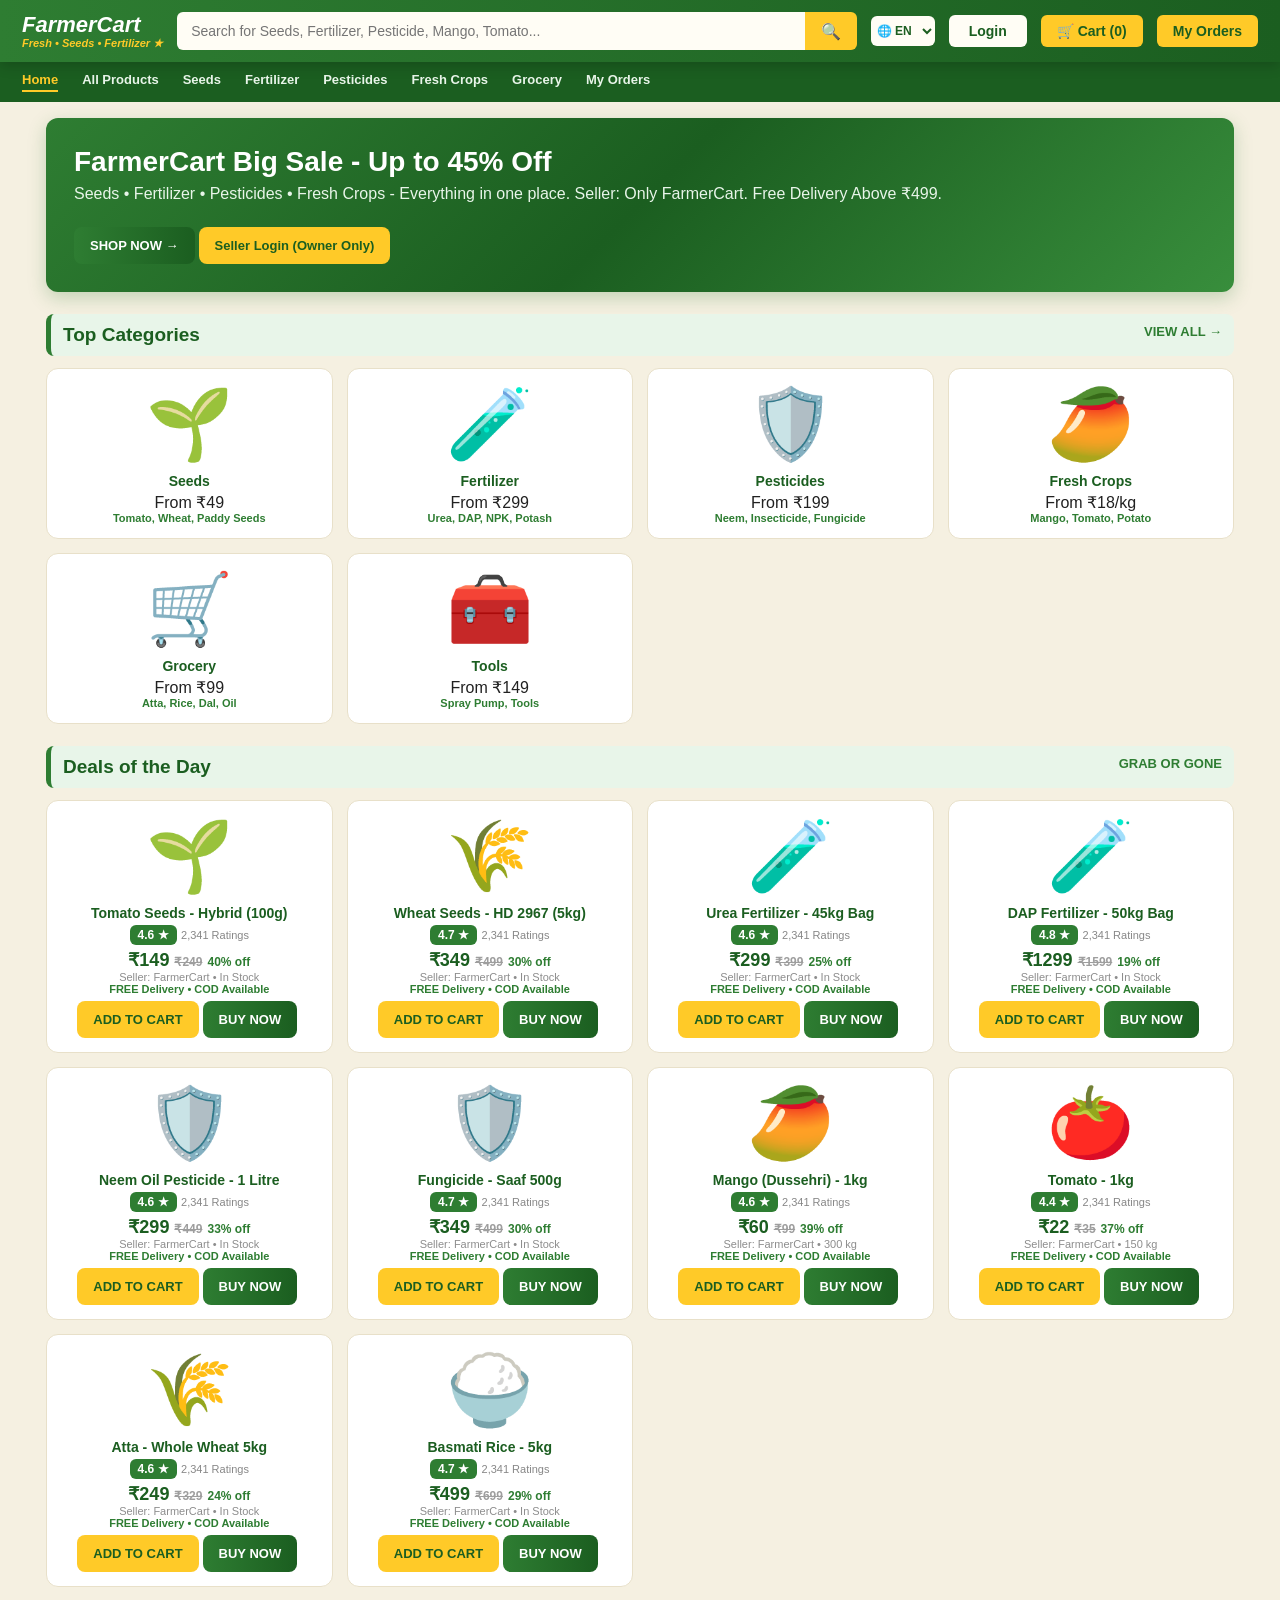
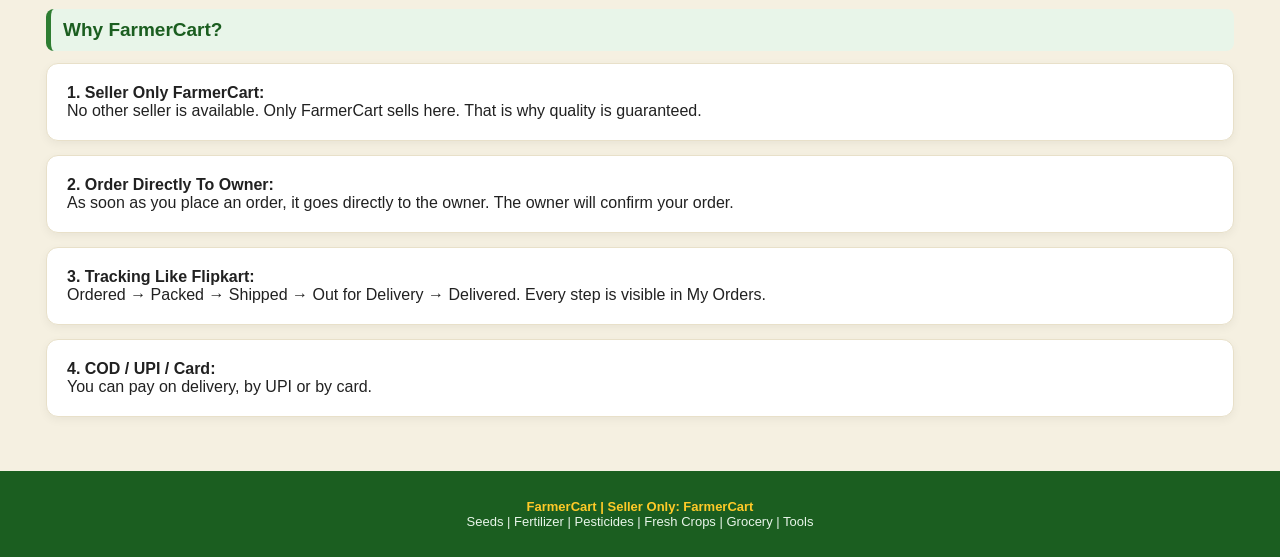
==== index.html @ 03f37148 "farmercart website" ====
<!DOCTYPE html>
<html><head><title>FarmerCart - Seeds, Fertilizer, Pesticides & Fresh Crops</title><link rel="stylesheet" href="style.css"></head>
<body>
<header><div class="logo" onclick="location.href='index.html'">FarmerCart<span>Fresh • Seeds • Fertilizer ★</span></div><div class="search-box"><input id="homeSearch" placeholder="Search for Seeds, Fertilizer, Pesticide, Mango, Tomato..." onkeyup="if(event.key=='Enter') searchHome()"><button onclick="searchHome()">🔍</button></div><select class="lang-small"><option>🌐 EN</option><option>Hindi</option><option>Bengali</option><option>Telugu</option><option>Tamil</option><option>Marathi</option></select><button class="head-btn" onclick="location.href='login.html'">Login</button><button class="head-cart" onclick="location.href='cart.html'">🛒 Cart (<span id="cartCount">0</span>)</button><button class="head-cart" onclick="location.href='orders.html'">My Orders</button></header>
<nav><a href="index.html" class="active">Home</a><a href="available.html">All Products</a><a href="seeds.html">Seeds</a><a href="fertilizer.html">Fertilizer</a><a href="pesticides.html">Pesticides</a><a href="fresh-crops.html">Fresh Crops</a><a href="grocery.html">Grocery</a><a href="orders.html">My Orders</a></nav>
<main>
<div class="banner"><h2>FarmerCart Big Sale - Up to 45% Off</h2><p>Seeds • Fertilizer • Pesticides • Fresh Crops - Everything in one place. Seller: Only FarmerCart. Free Delivery Above ₹499.</p><br><button class="btn btn-buy" onclick="location.href='available.html'">SHOP NOW →</button><button class="btn" onclick="location.href='login.html'">Seller Login (Owner Only)</button></div>
<div class="section-title"><span>Top Categories</span><span style="color:#2e7d32;font-size:13px;cursor:pointer" onclick="location.href='available.html'">VIEW ALL →</span></div>
<div class="grid">
<div class="p-card" onclick="location.href='seeds.html'"><div class="p-img">🌱</div><h4>Seeds</h4><p>From ₹49</p><p class="p-delivery">Tomato, Wheat, Paddy Seeds</p></div>
<div class="p-card" onclick="location.href='fertilizer.html'"><div class="p-img">🧪</div><h4>Fertilizer</h4><p>From ₹299</p><p class="p-delivery">Urea, DAP, NPK, Potash</p></div>
<div class="p-card" onclick="location.href='pesticides.html'"><div class="p-img">🛡️</div><h4>Pesticides</h4><p>From ₹199</p><p class="p-delivery">Neem, Insecticide, Fungicide</p></div>
<div class="p-card" onclick="location.href='fresh-crops.html'"><div class="p-img">🥭</div><h4>Fresh Crops</h4><p>From ₹18/kg</p><p class="p-delivery">Mango, Tomato, Potato</p></div>
<div class="p-card" onclick="location.href='grocery.html'"><div class="p-img">🛒</div><h4>Grocery</h4><p>From ₹99</p><p class="p-delivery">Atta, Rice, Dal, Oil</p></div>
<div class="p-card" onclick="location.href='available.html'"><div class="p-img">🧰</div><h4>Tools</h4><p>From ₹149</p><p class="p-delivery">Spray Pump, Tools</p></div>
</div>
<div class="section-title"><span>Deals of the Day</span><span style="color:#2e7d32;font-size:13px">GRAB OR GONE</span></div>
<div class="grid" id="homeGrid"></div>
<div class="section-title"><span>Why FarmerCart?</span></div>
<div class="card"><b>1. Seller Only FarmerCart:</b><p>No other seller is available. Only FarmerCart sells here. That is why quality is guaranteed.</p></div>
<div class="card"><b>2. Order Directly To Owner:</b><p>As soon as you place an order, it goes directly to the owner. The owner will confirm your order.</p></div>
<div class="card"><b>3. Tracking Like Flipkart:</b><p>Ordered → Packed → Shipped → Out for Delivery → Delivered. Every step is visible in My Orders.</p></div>
<div class="card"><b>4. COD / UPI / Card:</b><p>You can pay on delivery, by UPI or by card.</p></div>
</main>
<script>
let products = JSON.parse(localStorage.getItem('fc_products')||'null') || [
{id:1,cat:'Seed',name:'Tomato Seeds - Hybrid (100g)',price:149,old:249,rating:'4.6',emoji:'🌱',seller:'FarmerCart',stock:'In Stock'},
{id:2,cat:'Seed',name:'Wheat Seeds - HD 2967 (5kg)',price:349,old:499,rating:'4.7',emoji:'🌾',seller:'FarmerCart',stock:'In Stock'},
{id:3,cat:'Fertilizer',name:'Urea Fertilizer - 45kg Bag',price:299,old:399,rating:'4.6',emoji:'🧪',seller:'FarmerCart',stock:'In Stock'},
{id:4,cat:'Fertilizer',name:'DAP Fertilizer - 50kg Bag',price:1299,old:1599,rating:'4.8',emoji:'🧪',seller:'FarmerCart',stock:'In Stock'},
{id:5,cat:'Pesticide',name:'Neem Oil Pesticide - 1 Litre',price:299,old:449,rating:'4.6',emoji:'🛡️',seller:'FarmerCart',stock:'In Stock'},
{id:6,cat:'Pesticide',name:'Fungicide - Saaf 500g',price:349,old:499,rating:'4.7',emoji:'🛡️',seller:'FarmerCart',stock:'In Stock'},
{id:7,cat:'Fresh',name:'Mango (Dussehri) - 1kg',price:60,old:99,rating:'4.6',emoji:'🥭',seller:'FarmerCart',stock:'300 kg'},
{id:8,cat:'Fresh',name:'Tomato - 1kg',price:22,old:35,rating:'4.4',emoji:'🍅',seller:'FarmerCart',stock:'150 kg'},
{id:9,cat:'Grocery',name:'Atta - Whole Wheat 5kg',price:249,old:329,rating:'4.6',emoji:'🌾',seller:'FarmerCart',stock:'In Stock'},
{id:10,cat:'Grocery',name:'Basmati Rice - 5kg',price:499,old:699,rating:'4.7',emoji:'🍚',seller:'FarmerCart',stock:'In Stock'}
];
localStorage.setItem('fc_products',JSON.stringify(products));
function renderHome(){let g=document.getElementById('homeGrid'); g.innerHTML=''; products.forEach(p=>{let off=Math.round((1-p.price/p.old)*100); g.innerHTML+=`<div class="p-card"><div class="p-img">${p.emoji}</div><h4>${p.name}</h4><p><span class="p-rating">${p.rating} ★</span> <span style="color:#878787;font-size:11px">2,341 Ratings</span></p><p class="p-price">₹${p.price} <span class="p-old">₹${p.old}</span> <span class="p-off">${off}% off</span></p><p class="p-seller">Seller: ${p.seller} • ${p.stock}</p><p class="p-delivery">FREE Delivery • COD Available</p><button class="btn" onclick="addToCart(${p.id})">ADD TO CART</button><button class="btn btn-buy" onclick="buyNow(${p.id})">BUY NOW</button></div>`;});}
function addToCart(id){let cart=JSON.parse(localStorage.getItem('fc_cart')||'[]'); let p=products.find(x=>x.id==id); let ex=cart.find(x=>x.id==id); if(ex) ex.qty++; else cart.push({...p,qty:1}); localStorage.setItem('fc_cart',JSON.stringify(cart)); updateCount(); alert(p.name+' added to cart!');}
function buyNow(id){addToCart(id); location.href='cart.html';}
function updateCount(){document.getElementById('cartCount').innerText=JSON.parse(localStorage.getItem('fc_cart')||'[]').length;}
function searchHome(){localStorage.setItem('fc_search',document.getElementById('homeSearch').value); location.href='available.html';}
renderHome(); updateCount();
</script>
<footer><b>FarmerCart | Seller Only: FarmerCart</b><p>Seeds | Fertilizer | Pesticides | Fresh Crops | Grocery | Tools</p></footer>
</body></html>
---- style.css ----
/* FarmerCart - Premium - Green + Beige + Light Green */
* { margin: 0; padding: 0; box-sizing: border-box; font-family: 'Segoe UI', Roboto, Arial, sans-serif; }
body { background: #f5f0e1; color: #212121; }
header { background: linear-gradient(90deg,#2e7d32,#1b5e20); color: white; padding: 12px 22px; position: sticky; top: 0; z-index: 100; display: flex; align-items: center; gap: 14px; box-shadow: 0 4px 12px rgba(0,0,0,0.18); }
.logo { font-size: 22px; font-weight: 900; font-style: italic; line-height: 1; cursor: pointer; }
.logo span { color: #ffca28; font-size: 11px; font-style: italic; display: block; font-weight: 600; margin-top: 2px; }
.search-box { flex: 1; display: flex; min-width: 200px; }
.search-box input { width: 100%; padding: 11px 14px; border: none; border-radius: 6px 0 0 6px; font-size: 14px; outline: none; background: #fffdf5; }
.search-box button { background: #ffca28; border: none; padding: 0 16px; border-radius: 0 6px 6px 0; cursor: pointer; font-size: 16px; font-weight: 800; }
.lang-small { width: 64px; padding: 7px 2px; font-size: 12px; border: none; border-radius: 6px; background: #fffdf5; color: #1b5e20; font-weight: 800; cursor: pointer; }
.head-btn { background: #fffdf5; color: #1b5e20; border: none; padding: 8px 20px; font-weight: 800; border-radius: 6px; cursor: pointer; font-size: 14px; }
.head-cart { background: #ffca28; color: #1b5e20; border: none; padding: 8px 16px; font-weight: 800; cursor: pointer; font-size: 14px; border-radius: 6px; }
nav { background: #1b5e20; padding: 10px 22px; display: flex; gap: 24px; overflow-x: auto; white-space: nowrap; }
nav a { color: #e8f5e9; text-decoration: none; font-weight: 600; font-size: 13px; padding-bottom: 3px; }
nav a.active { color: #ffca28; border-bottom: 2px solid #ffca28; }
main { padding: 16px; max-width: 1220px; margin: auto; min-height: 1200px; }
.banner { background: linear-gradient(135deg,#2e7d32,#1b5e20,#388e3c); color: white; padding: 28px; border-radius: 12px; box-shadow: 0 6px 18px rgba(46,125,50,0.25); }
.banner h2 { font-size: 28px; }
.banner p { margin-top: 6px; color: #e8f5e9; }
.section-title { font-size: 19px; font-weight: 800; margin: 22px 0 12px; color: #1b5e20; background: #e8f5e9; padding: 10px 12px; border-radius: 8px; border-left: 5px solid #2e7d32; display: flex; justify-content: space-between; }
.grid { display: grid; grid-template-columns: repeat(auto-fill,minmax(235px,1fr)); gap: 14px; }
.p-card { background: #fff; border-radius: 12px; padding: 14px; text-align: center; border: 1px solid #e8e0c9; transition: 0.2s; }
.p-card:hover { transform: translateY(-3px); box-shadow: 0 10px 22px rgba(46,125,50,0.18); border-color: #a5d6a7; }
.p-img { font-size: 70px; }
.p-card h4 { font-size: 14px; margin: 8px 0 4px; color: #1b5e20; }
.p-rating { background: #2e7d32; color: white; padding: 3px 8px; border-radius: 6px; font-size: 12px; font-weight: 700; }
.p-price { font-size: 18px; font-weight: 800; margin-top: 6px; color: #1b5e20; }
.p-old { color: #9e9e9e; text-decoration: line-through; font-size: 12px; }
.p-off { color: #2e7d32; font-size: 12px; font-weight: 700; }
.p-delivery { color: #2e7d32; font-size: 11px; font-weight: 700; }
.p-seller { color: #8d8d8d; font-size: 11px; }
.btn { background: #ffca28; color: #1b5e20; border: none; padding: 11px 16px; border-radius: 8px; font-weight: 800; cursor: pointer; margin: 6px 4px 0 0; font-size: 13px; }
.btn:hover { background: #ffbf00; }
.btn-buy { background: linear-gradient(90deg,#2e7d32,#1b5e20); color: white; }
.btn-blue { background: linear-gradient(90deg,#2e7d32,#1b5e20); color: white; border: none; padding: 12px 24px; border-radius: 8px; font-weight: 800; cursor: pointer; }
.btn-outline { background: #fffdf5; color: #2e7d32; border: 1.5px solid #2e7d32; padding: 9px 15px; border-radius: 8px; cursor: pointer; font-weight: 700; font-size: 13px; }
.card { background: #fff; padding: 20px; border-radius: 12px; margin-bottom: 14px; border: 1px solid #e8e0c9; box-shadow: 0 3px 10px rgba(0,0,0,0.05); }
label { display: block; font-weight: 700; font-size: 13px; margin: 12px 0 5px; color: #3a4a3a; }
input, select, textarea { width: 100%; padding: 11px; border: 1.5px solid #d8d2b8; border-radius: 8px; font-size: 14px; background: #fffdf5; outline: none; }
input:focus, select:focus, textarea:focus { border-color: #2e7d32; box-shadow: 0 0 0 3px #e8f5e9; }
.row { display: flex; gap: 12px; } .row > div { flex: 1; }
.badge { background: #e8f5e9; color: #2e7d32; padding: 4px 12px; border-radius: 20px; font-size: 12px; font-weight: 800; border: 1px solid #a5d6a7; }
.phone-box { background: #e8f5e9; color: #1b5e20; font-weight: 800; padding: 6px 12px; border-radius: 8px; display: inline-block; font-size: 13px; border: 1px solid #c8e6c9; }
.order-card { background: #fff; border-radius: 14px; padding: 22px; margin-bottom: 16px; border: 1px solid #e8e0c9; box-shadow: 0 4px 14px rgba(0,0,0,0.06); position: relative; overflow: hidden; }
.order-card::before { content: ""; position: absolute; left: 0; top: 0; bottom: 0; width: 5px; background: linear-gradient(#2e7d32,#a5d6a7); }
.order-top { display: flex; justify-content: space-between; flex-wrap: wrap; gap: 8px; }
.order-id { font-size: 16px; font-weight: 800; color: #1b5e20; }
.order-date { color: #888; font-size: 12px; }
.order-meta { color: #555; font-size: 13px; margin-top: 8px; line-height: 1.7; }
.track { display: flex; justify-content: space-between; margin: 22px 0 14px; position: relative; }
.track::before { content: ""; position: absolute; top: 15px; left: 5%; right: 5%; height: 3px; background: #e8e0c9; z-index: 0; }
.track div { text-align: center; flex: 1; font-size: 11px; font-weight: 700; position: relative; z-index: 1; color: #888; }
.track div.active { color: #1b5e20; }
.track .dot { width: 32px; height: 32px; background: #d7d0b8; color: white; border-radius: 50%; margin: 0 auto 6px; display: flex; align-items: center; justify-content: center; font-size: 13px; border: 3px solid #fff; }
.track .dot.done { background: #2e7d32; }
.track .dot.grey { background: #d7d0b8; }
.cat-hero { background: linear-gradient(135deg,#1b5e20 0%,#2e7d32 45%,#43a047 100%); color: white; padding: 30px; border-radius: 16px; margin-bottom: 18px; box-shadow: 0 10px 26px rgba(27,94,32,0.30); position: relative; overflow: hidden; }
.cat-hero h2 { font-size: 30px; font-weight: 900; }
.cat-hero p { color: #e8f5e9; margin-top: 8px; font-size: 15px; line-height: 1.6; }
.cat-hero span { background: #ffca28; color: #1b5e20; padding: 6px 14px; border-radius: 20px; font-size: 12px; font-weight: 800; display: inline-block; margin-top: 12px; }
.cat-stats { display: flex; gap: 12px; flex-wrap: wrap; margin-bottom: 16px; }
.cat-stats div { background: #fff; border: 1px solid #e8e0c9; border-radius: 10px; padding: 12px 18px; font-weight: 800; color: #1b5e20; font-size: 13px; }
.cat-stats div b { color: #2e7d32; font-size: 16px; display: block; }
.cat-filter { background: #fff; padding: 16px; border-radius: 12px; display: flex; gap: 10px; flex-wrap: wrap; border: 1px solid #e8e0c9; margin-bottom: 16px; align-items: center; }
.cat-filter select { max-width: 210px; }
.cat-filter input { max-width: 260px; }
.cat-grid { display: grid; grid-template-columns: repeat(auto-fill,minmax(250px,1fr)); gap: 16px; }
.cat-card { background: #fff; border-radius: 14px; padding: 16px; text-align: center; border: 1px solid #e8e0c9; position: relative; transition: 0.25s; }
.cat-card:hover { transform: translateY(-5px); box-shadow: 0 14px 28px rgba(46,125,50,0.20); }
.cat-card .tag { position: absolute; top: 12px; left: 12px; background: #ffca28; color: #1b5e20; font-size: 11px; font-weight: 800; padding: 4px 10px; border-radius: 20px; }
.cat-card .tag-green { background: #2e7d32; color: white; }
.cat-emoji { font-size: 72px; margin: 8px 0; }
.cat-badge { background: #e8f5e9; color: #2e7d32; font-size: 11px; font-weight: 800; padding: 4px 12px; border-radius: 20px; border: 1px solid #c8e6c9; }
.cat-desc { font-size: 12px; color: #777; margin: 6px 0; line-height: 1.5; }
.cat-info { background: #faf6e9; border: 1px solid #e8e0c9; border-radius: 14px; padding: 22px; margin-top: 20px; }
.cat-faq { background: #fff; border: 1px solid #e8e0c9; border-radius: 12px; padding: 16px; margin-bottom: 10px; }
.cat-review { background: #fff; border-left: 4px solid #ffca28; padding: 14px; border-radius: 8px; margin-bottom: 10px; border-top: 1px solid #eee; border-right: 1px solid #eee; border-bottom: 1px solid #eee; }
footer { background: #1b5e20; color: #e8f5e9; padding: 28px; margin-top: 24px; text-align: center; font-size: 13px; }
footer b { color: #ffca28; }
@media (max-width:650px){ .row{flex-direction:column} header{flex-wrap:wrap} .track div{font-size:9px} }
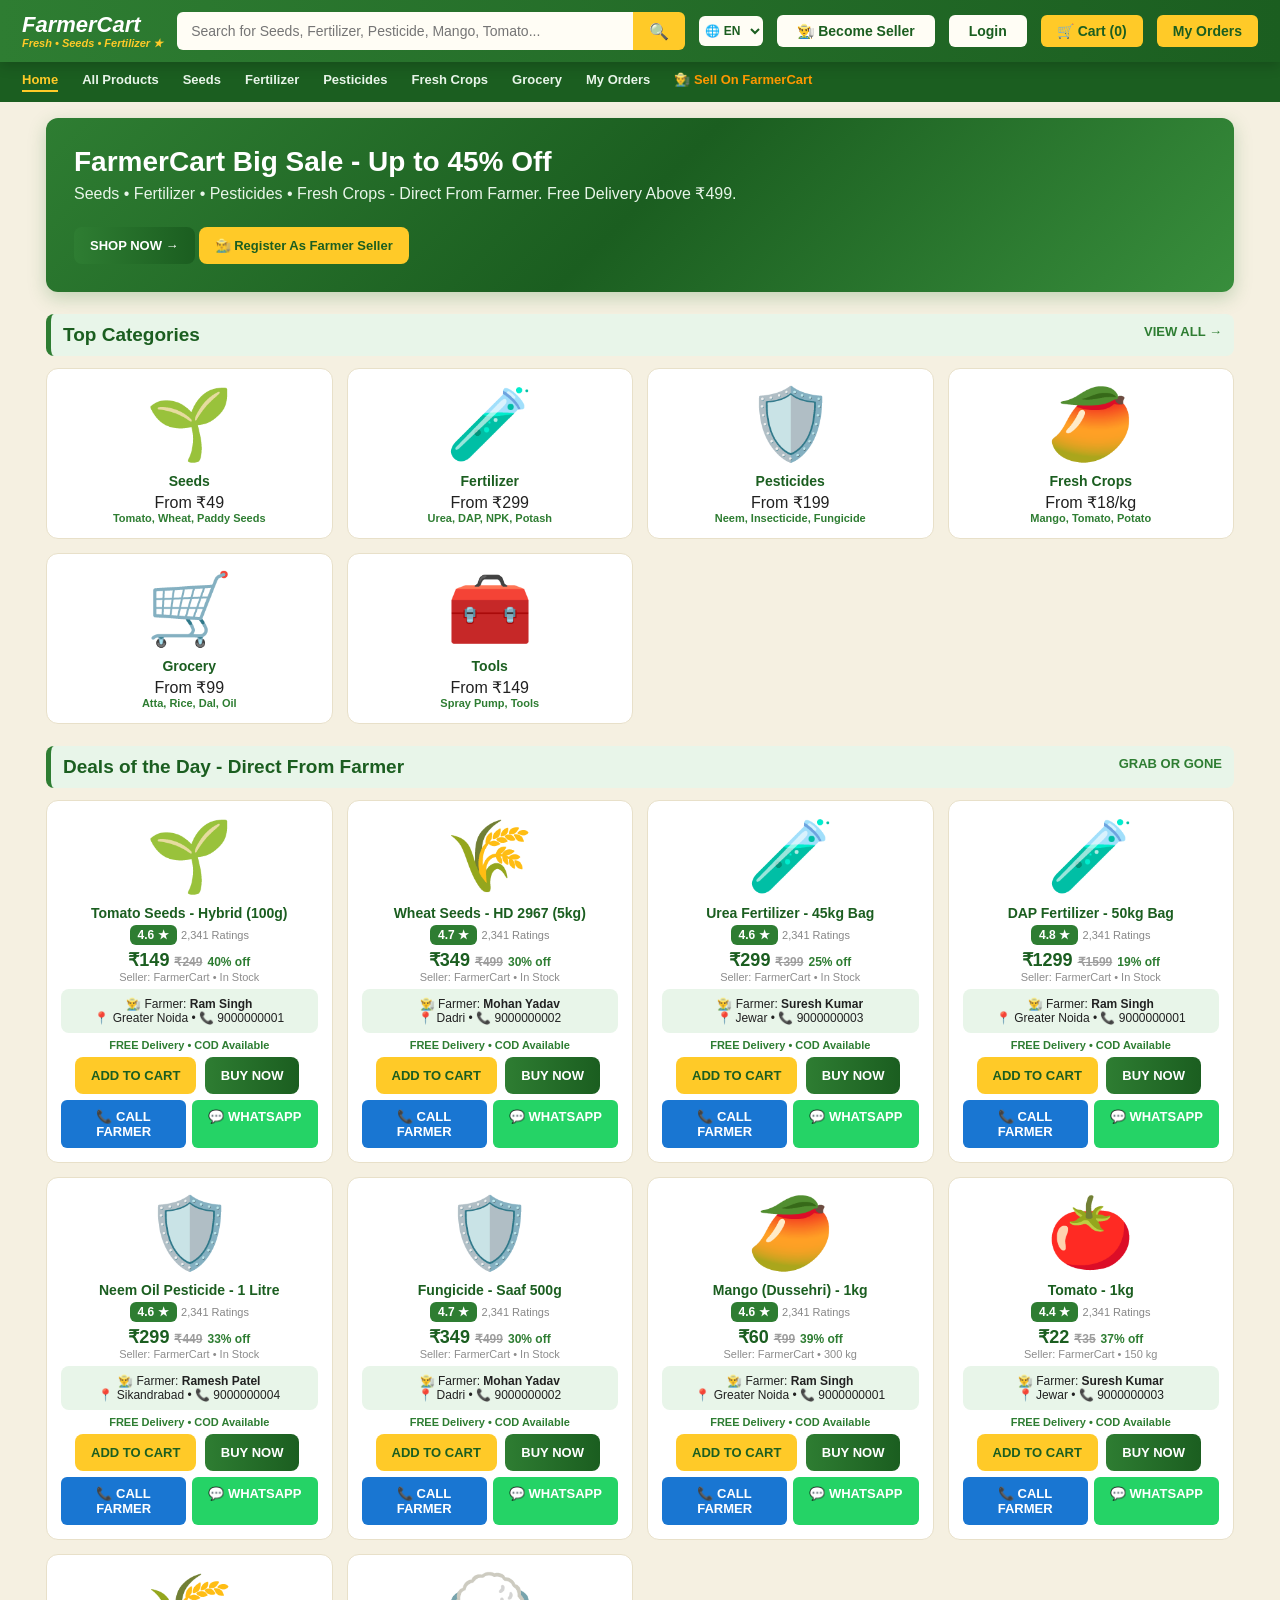
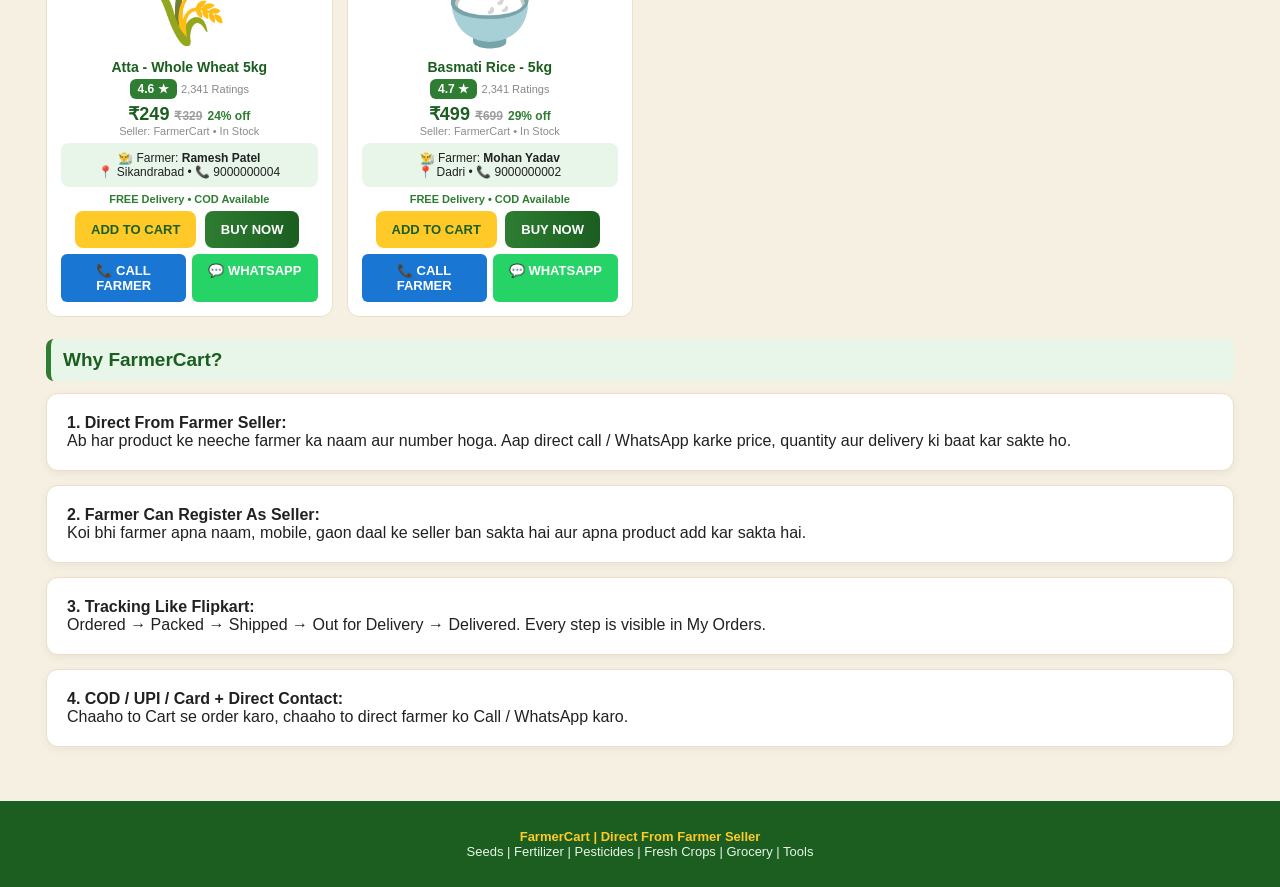
==== commit 6a06f13f: "naya update" ====
--- a/index.html
+++ b/index.html
@@ -1,10 +1,10 @@
 <!DOCTYPE html>
 <html><head><title>FarmerCart - Seeds, Fertilizer, Pesticides & Fresh Crops</title><link rel="stylesheet" href="style.css"></head>
 <body>
-<header><div class="logo" onclick="location.href='index.html'">FarmerCart<span>Fresh • Seeds • Fertilizer ★</span></div><div class="search-box"><input id="homeSearch" placeholder="Search for Seeds, Fertilizer, Pesticide, Mango, Tomato..." onkeyup="if(event.key=='Enter') searchHome()"><button onclick="searchHome()">🔍</button></div><select class="lang-small"><option>🌐 EN</option><option>Hindi</option><option>Bengali</option><option>Telugu</option><option>Tamil</option><option>Marathi</option></select><button class="head-btn" onclick="location.href='login.html'">Login</button><button class="head-cart" onclick="location.href='cart.html'">🛒 Cart (<span id="cartCount">0</span>)</button><button class="head-cart" onclick="location.href='orders.html'">My Orders</button></header>
-<nav><a href="index.html" class="active">Home</a><a href="available.html">All Products</a><a href="seeds.html">Seeds</a><a href="fertilizer.html">Fertilizer</a><a href="pesticides.html">Pesticides</a><a href="fresh-crops.html">Fresh Crops</a><a href="grocery.html">Grocery</a><a href="orders.html">My Orders</a></nav>
+<header><div class="logo" onclick="location.href='index.html'">FarmerCart<span>Fresh • Seeds • Fertilizer ★</span></div><div class="search-box"><input id="homeSearch" placeholder="Search for Seeds, Fertilizer, Pesticide, Mango, Tomato..." onkeyup="if(event.key=='Enter') searchHome()"><button onclick="searchHome()">🔍</button></div><select class="lang-small"><option>🌐 EN</option><option>Hindi</option><option>Bengali</option><option>Telugu</option><option>Tamil</option><option>Marathi</option></select><button class="head-btn" onclick="location.href='farmer-register.html'">👨‍🌾 Become Seller</button><button class="head-btn" onclick="location.href='login.html'">Login</button><button class="head-cart" onclick="location.href='cart.html'">🛒 Cart (<span id="cartCount">0</span>)</button><button class="head-cart" onclick="location.href='orders.html'">My Orders</button></header>
+<nav><a href="index.html" class="active">Home</a><a href="available.html">All Products</a><a href="seeds.html">Seeds</a><a href="fertilizer.html">Fertilizer</a><a href="pesticides.html">Pesticides</a><a href="fresh-crops.html">Fresh Crops</a><a href="grocery.html">Grocery</a><a href="orders.html">My Orders</a><a href="farmer-register.html" style="color:#ff9800">👨‍🌾 Sell On FarmerCart</a></nav>
 <main>
-<div class="banner"><h2>FarmerCart Big Sale - Up to 45% Off</h2><p>Seeds • Fertilizer • Pesticides • Fresh Crops - Everything in one place. Seller: Only FarmerCart. Free Delivery Above ₹499.</p><br><button class="btn btn-buy" onclick="location.href='available.html'">SHOP NOW →</button><button class="btn" onclick="location.href='login.html'">Seller Login (Owner Only)</button></div>
+<div class="banner"><h2>FarmerCart Big Sale - Up to 45% Off</h2><p>Seeds • Fertilizer • Pesticides • Fresh Crops - Direct From Farmer. Free Delivery Above ₹499.</p><br><button class="btn btn-buy" onclick="location.href='available.html'">SHOP NOW →</button><button class="btn" onclick="location.href='farmer-register.html'">👨‍🌾 Register As Farmer Seller</button></div>
 <div class="section-title"><span>Top Categories</span><span style="color:#2e7d32;font-size:13px;cursor:pointer" onclick="location.href='available.html'">VIEW ALL →</span></div>
 <div class="grid">
 <div class="p-card" onclick="location.href='seeds.html'"><div class="p-img">🌱</div><h4>Seeds</h4><p>From ₹49</p><p class="p-delivery">Tomato, Wheat, Paddy Seeds</p></div>
@@ -14,34 +14,60 @@
 <div class="p-card" onclick="location.href='grocery.html'"><div class="p-img">🛒</div><h4>Grocery</h4><p>From ₹99</p><p class="p-delivery">Atta, Rice, Dal, Oil</p></div>
 <div class="p-card" onclick="location.href='available.html'"><div class="p-img">🧰</div><h4>Tools</h4><p>From ₹149</p><p class="p-delivery">Spray Pump, Tools</p></div>
 </div>
-<div class="section-title"><span>Deals of the Day</span><span style="color:#2e7d32;font-size:13px">GRAB OR GONE</span></div>
+<div class="section-title"><span>Deals of the Day - Direct From Farmer</span><span style="color:#2e7d32;font-size:13px">GRAB OR GONE</span></div>
 <div class="grid" id="homeGrid"></div>
 <div class="section-title"><span>Why FarmerCart?</span></div>
-<div class="card"><b>1. Seller Only FarmerCart:</b><p>No other seller is available. Only FarmerCart sells here. That is why quality is guaranteed.</p></div>
-<div class="card"><b>2. Order Directly To Owner:</b><p>As soon as you place an order, it goes directly to the owner. The owner will confirm your order.</p></div>
+<div class="card"><b>1. Direct From Farmer Seller:</b><p>Ab har product ke neeche farmer ka naam aur number hoga. Aap direct call / WhatsApp karke price, quantity aur delivery ki baat kar sakte ho.</p></div>
+<div class="card"><b>2. Farmer Can Register As Seller:</b><p>Koi bhi farmer apna naam, mobile, gaon daal ke seller ban sakta hai aur apna product add kar sakta hai.</p></div>
 <div class="card"><b>3. Tracking Like Flipkart:</b><p>Ordered → Packed → Shipped → Out for Delivery → Delivered. Every step is visible in My Orders.</p></div>
-<div class="card"><b>4. COD / UPI / Card:</b><p>You can pay on delivery, by UPI or by card.</p></div>
+<div class="card"><b>4. COD / UPI / Card + Direct Contact:</b><p>Chaaho to Cart se order karo, chaaho to direct farmer ko Call / WhatsApp karo.</p></div>
 </main>
 <script>
 let products = JSON.parse(localStorage.getItem('fc_products')||'null') || [
-{id:1,cat:'Seed',name:'Tomato Seeds - Hybrid (100g)',price:149,old:249,rating:'4.6',emoji:'🌱',seller:'FarmerCart',stock:'In Stock'},
-{id:2,cat:'Seed',name:'Wheat Seeds - HD 2967 (5kg)',price:349,old:499,rating:'4.7',emoji:'🌾',seller:'FarmerCart',stock:'In Stock'},
-{id:3,cat:'Fertilizer',name:'Urea Fertilizer - 45kg Bag',price:299,old:399,rating:'4.6',emoji:'🧪',seller:'FarmerCart',stock:'In Stock'},
-{id:4,cat:'Fertilizer',name:'DAP Fertilizer - 50kg Bag',price:1299,old:1599,rating:'4.8',emoji:'🧪',seller:'FarmerCart',stock:'In Stock'},
-{id:5,cat:'Pesticide',name:'Neem Oil Pesticide - 1 Litre',price:299,old:449,rating:'4.6',emoji:'🛡️',seller:'FarmerCart',stock:'In Stock'},
-{id:6,cat:'Pesticide',name:'Fungicide - Saaf 500g',price:349,old:499,rating:'4.7',emoji:'🛡️',seller:'FarmerCart',stock:'In Stock'},
-{id:7,cat:'Fresh',name:'Mango (Dussehri) - 1kg',price:60,old:99,rating:'4.6',emoji:'🥭',seller:'FarmerCart',stock:'300 kg'},
-{id:8,cat:'Fresh',name:'Tomato - 1kg',price:22,old:35,rating:'4.4',emoji:'🍅',seller:'FarmerCart',stock:'150 kg'},
-{id:9,cat:'Grocery',name:'Atta - Whole Wheat 5kg',price:249,old:329,rating:'4.6',emoji:'🌾',seller:'FarmerCart',stock:'In Stock'},
-{id:10,cat:'Grocery',name:'Basmati Rice - 5kg',price:499,old:699,rating:'4.7',emoji:'🍚',seller:'FarmerCart',stock:'In Stock'}
+{id:1,cat:'Seed',name:'Tomato Seeds - Hybrid (100g)',price:149,old:249,rating:'4.6',emoji:'🌱',seller:'FarmerCart',farmer:'Ram Singh',mobile:'9000000001',village:'Greater Noida',stock:'In Stock'},
+{id:2,cat:'Seed',name:'Wheat Seeds - HD 2967 (5kg)',price:349,old:499,rating:'4.7',emoji:'🌾',seller:'FarmerCart',farmer:'Mohan Yadav',mobile:'9000000002',village:'Dadri',stock:'In Stock'},
+{id:3,cat:'Fertilizer',name:'Urea Fertilizer - 45kg Bag',price:299,old:399,rating:'4.6',emoji:'🧪',seller:'FarmerCart',farmer:'Suresh Kumar',mobile:'9000000003',village:'Jewar',stock:'In Stock'},
+{id:4,cat:'Fertilizer',name:'DAP Fertilizer - 50kg Bag',price:1299,old:1599,rating:'4.8',emoji:'🧪',seller:'FarmerCart',farmer:'Ram Singh',mobile:'9000000001',village:'Greater Noida',stock:'In Stock'},
+{id:5,cat:'Pesticide',name:'Neem Oil Pesticide - 1 Litre',price:299,old:449,rating:'4.6',emoji:'🛡️',seller:'FarmerCart',farmer:'Ramesh Patel',mobile:'9000000004',village:'Sikandrabad',stock:'In Stock'},
+{id:6,cat:'Pesticide',name:'Fungicide - Saaf 500g',price:349,old:499,rating:'4.7',emoji:'🛡️',seller:'FarmerCart',farmer:'Mohan Yadav',mobile:'9000000002',village:'Dadri',stock:'In Stock'},
+{id:7,cat:'Fresh',name:'Mango (Dussehri) - 1kg',price:60,old:99,rating:'4.6',emoji:'🥭',seller:'FarmerCart',farmer:'Ram Singh',mobile:'9000000001',village:'Greater Noida',stock:'300 kg'},
+{id:8,cat:'Fresh',name:'Tomato - 1kg',price:22,old:35,rating:'4.4',emoji:'🍅',seller:'FarmerCart',farmer:'Suresh Kumar',mobile:'9000000003',village:'Jewar',stock:'150 kg'},
+{id:9,cat:'Grocery',name:'Atta - Whole Wheat 5kg',price:249,old:329,rating:'4.6',emoji:'🌾',seller:'FarmerCart',farmer:'Ramesh Patel',mobile:'9000000004',village:'Sikandrabad',stock:'In Stock'},
+{id:10,cat:'Grocery',name:'Basmati Rice - 5kg',price:499,old:699,rating:'4.7',emoji:'🍚',seller:'FarmerCart',farmer:'Mohan Yadav',mobile:'9000000002',village:'Dadri',stock:'In Stock'}
 ];
+// Farmer ne jo naye products add kiye hain, unko bhi dikhao
+let farmerProducts = JSON.parse(localStorage.getItem('fc_farmer_products')||'[]');
+let allProducts = [...farmerProducts, ...products];
 localStorage.setItem('fc_products',JSON.stringify(products));
-function renderHome(){let g=document.getElementById('homeGrid'); g.innerHTML=''; products.forEach(p=>{let off=Math.round((1-p.price/p.old)*100); g.innerHTML+=`<div class="p-card"><div class="p-img">${p.emoji}</div><h4>${p.name}</h4><p><span class="p-rating">${p.rating} ★</span> <span style="color:#878787;font-size:11px">2,341 Ratings</span></p><p class="p-price">₹${p.price} <span class="p-old">₹${p.old}</span> <span class="p-off">${off}% off</span></p><p class="p-seller">Seller: ${p.seller} • ${p.stock}</p><p class="p-delivery">FREE Delivery • COD Available</p><button class="btn" onclick="addToCart(${p.id})">ADD TO CART</button><button class="btn btn-buy" onclick="buyNow(${p.id})">BUY NOW</button></div>`;});}
-function addToCart(id){let cart=JSON.parse(localStorage.getItem('fc_cart')||'[]'); let p=products.find(x=>x.id==id); let ex=cart.find(x=>x.id==id); if(ex) ex.qty++; else cart.push({...p,qty:1}); localStorage.setItem('fc_cart',JSON.stringify(cart)); updateCount(); alert(p.name+' added to cart!');}
+function renderHome(){
+  let g=document.getElementById('homeGrid'); g.innerHTML='';
+  allProducts.forEach(p=>{
+    let off=Math.round((1-p.price/p.old)*100);
+    let waMsg = encodeURIComponent('Hello '+p.farmer+', I saw your product "'+p.name+'" on FarmerCart for Rs '+p.price+'. I want to discuss price, quantity and delivery.');
+    g.innerHTML+=`<div class="p-card">
+      <div class="p-img">${p.emoji}</div>
+      <h4>${p.name}</h4>
+      <p><span class="p-rating">${p.rating} ★</span> <span style="color:#878787;font-size:11px">2,341 Ratings</span></p>
+      <p class="p-price">₹${p.price} <span class="p-old">₹${p.old}</span> <span class="p-off">${off}% off</span></p>
+      <p class="p-seller">Seller: ${p.seller} • ${p.stock}</p>
+      <div style="background:#e8f5e9;padding:8px;border-radius:8px;margin:6px 0;font-size:12px">
+        👨‍🌾 Farmer: <b>${p.farmer}</b><br>📍 ${p.village} • 📞 ${p.mobile}
+      </div>
+      <p class="p-delivery">FREE Delivery • COD Available</p>
+      <button class="btn" onclick="addToCart(${p.id})">ADD TO CART</button>
+      <button class="btn btn-buy" onclick="buyNow(${p.id})">BUY NOW</button>
+      <div style="display:flex;gap:6px;margin-top:6px">
+        <a href="tel:+91${p.mobile}" style="flex:1;text-align:center;background:#1976d2;color:#fff;padding:9px;border-radius:6px;text-decoration:none;font-weight:bold;font-size:13px">📞 CALL FARMER</a>
+        <a href="https://wa.me/91${p.mobile}?text=${waMsg}" target="_blank" style="flex:1;text-align:center;background:#25D366;color:#fff;padding:9px;border-radius:6px;text-decoration:none;font-weight:bold;font-size:13px">💬 WHATSAPP</a>
+      </div>
+    </div>`;
+  });
+}
+function addToCart(id){let cart=JSON.parse(localStorage.getItem('fc_cart')||'[]'); let p=allProducts.find(x=>x.id==id); let ex=cart.find(x=>x.id==id); if(ex) ex.qty++; else cart.push({...p,qty:1}); localStorage.setItem('fc_cart',JSON.stringify(cart)); updateCount(); alert(p.name+' added to cart!');}
 function buyNow(id){addToCart(id); location.href='cart.html';}
 function updateCount(){document.getElementById('cartCount').innerText=JSON.parse(localStorage.getItem('fc_cart')||'[]').length;}
 function searchHome(){localStorage.setItem('fc_search',document.getElementById('homeSearch').value); location.href='available.html';}
 renderHome(); updateCount();
 </script>
-<footer><b>FarmerCart | Seller Only: FarmerCart</b><p>Seeds | Fertilizer | Pesticides | Fresh Crops | Grocery | Tools</p></footer>
+<footer><b>FarmerCart | Direct From Farmer Seller</b><p>Seeds | Fertilizer | Pesticides | Fresh Crops | Grocery | Tools</p></footer>
 </body></html>
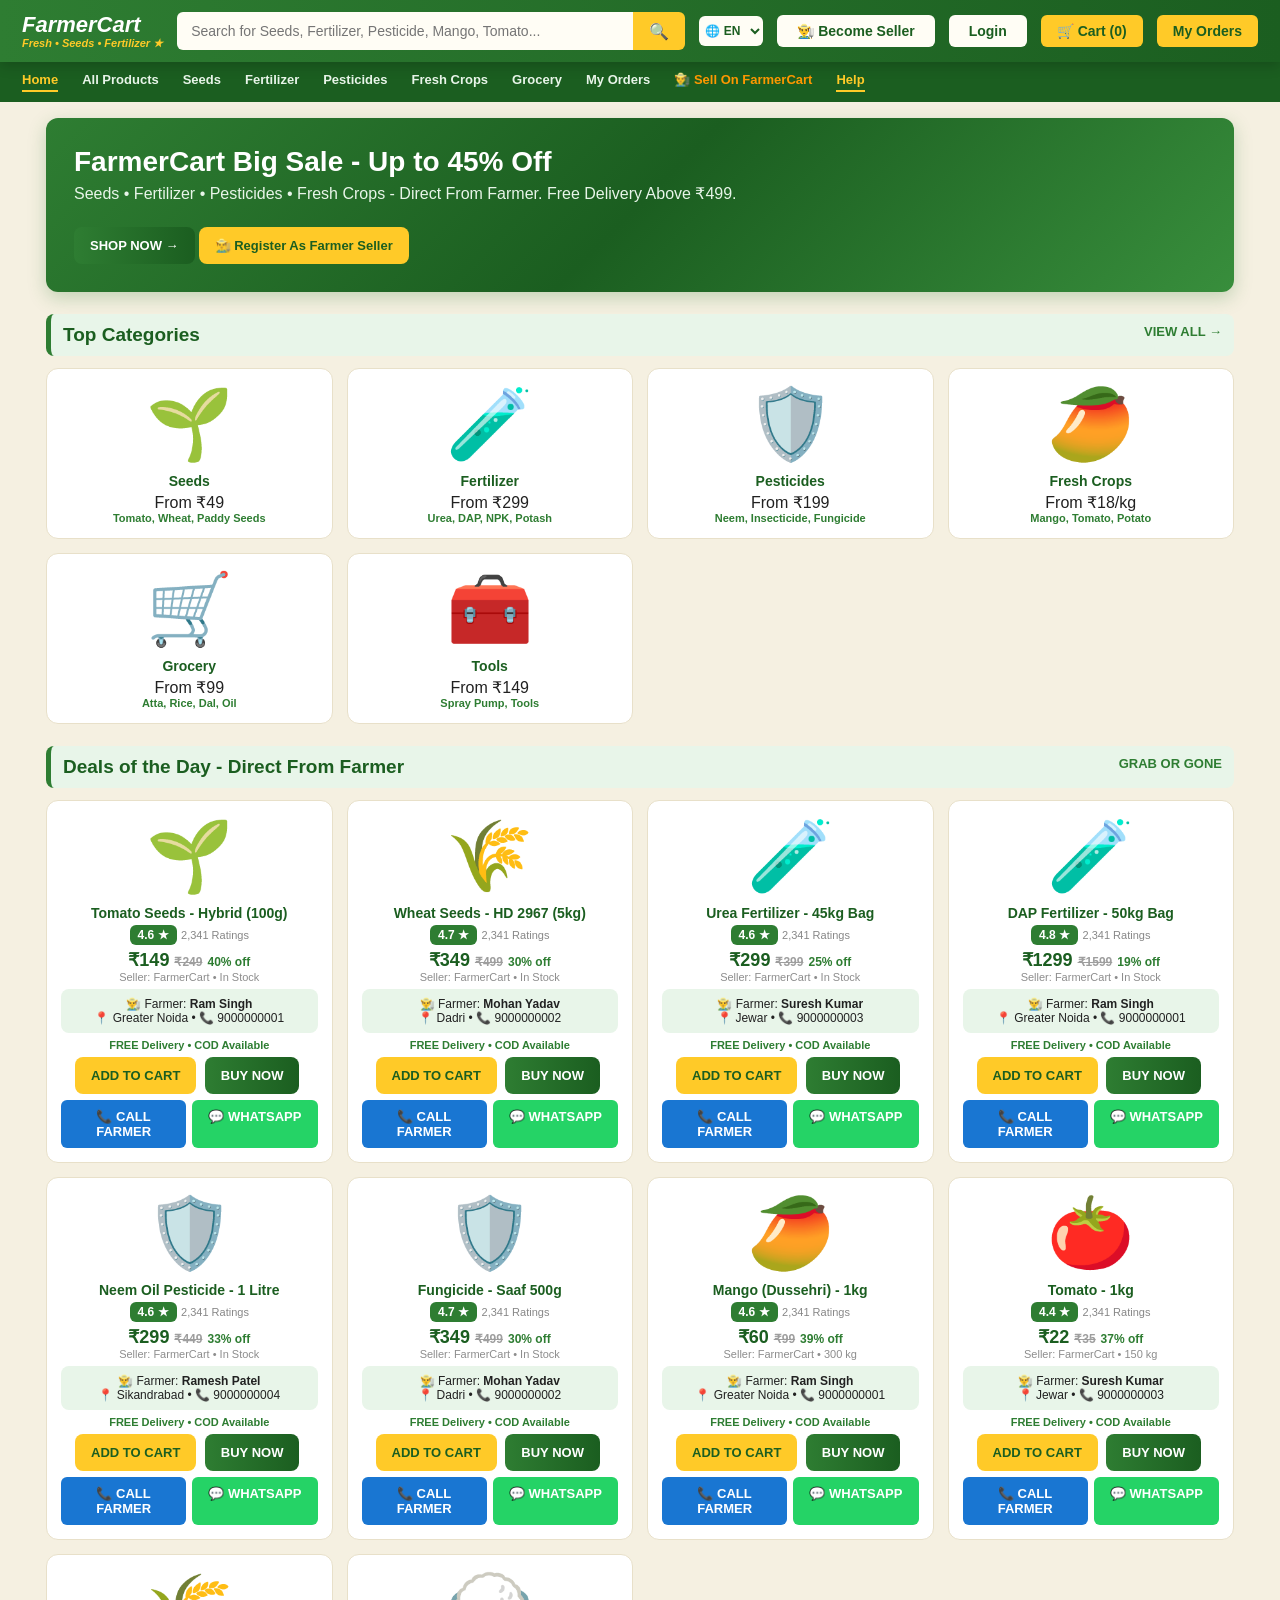
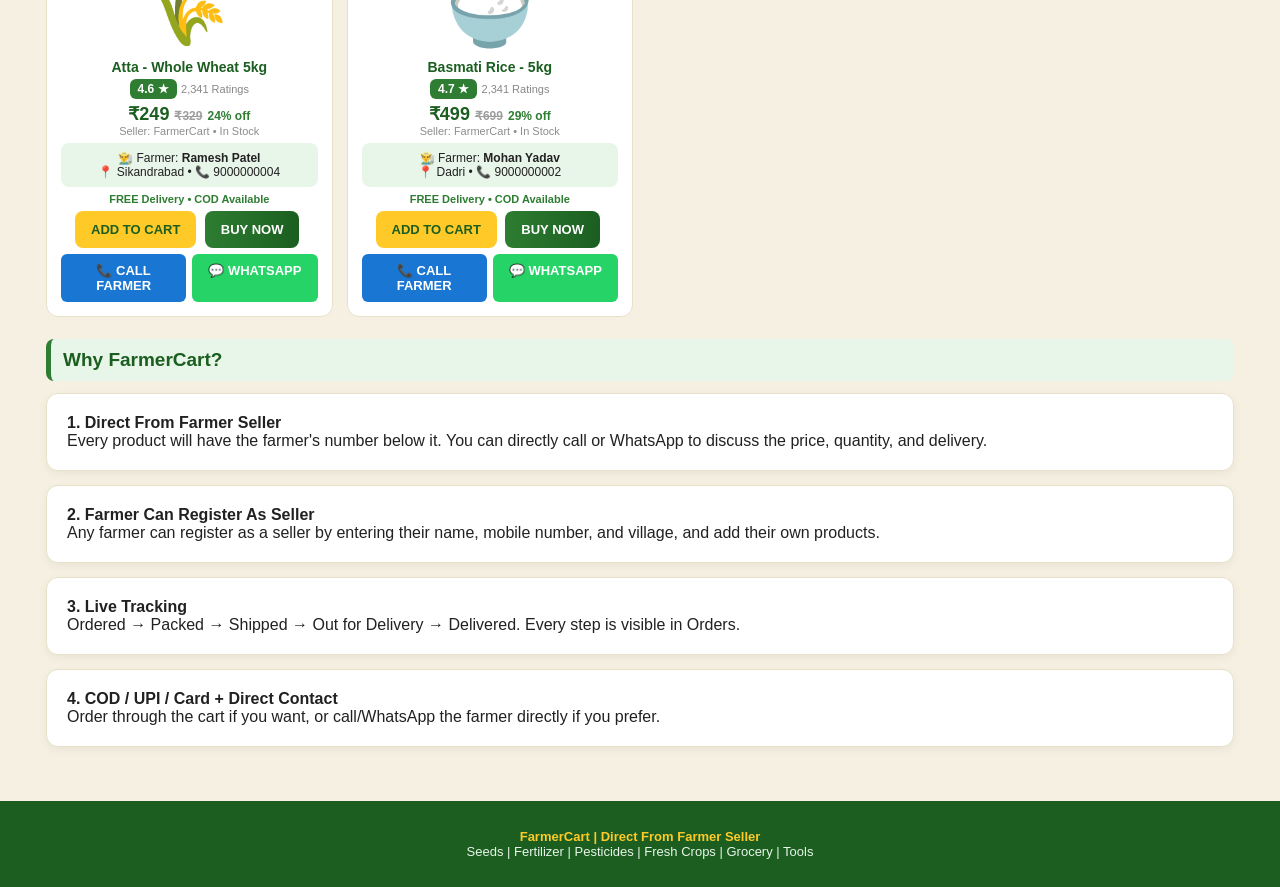
==== commit ac8dc905: "farmercart website live" ====
--- a/index.html
+++ b/index.html
@@ -1,9 +1,13 @@
 <!DOCTYPE html>
 <html><head><title>FarmerCart - Seeds, Fertilizer, Pesticides & Fresh Crops</title><link rel="stylesheet" href="style.css"></head>
 <body>
+
 <header><div class="logo" onclick="location.href='index.html'">FarmerCart<span>Fresh • Seeds • Fertilizer ★</span></div><div class="search-box"><input id="homeSearch" placeholder="Search for Seeds, Fertilizer, Pesticide, Mango, Tomato..." onkeyup="if(event.key=='Enter') searchHome()"><button onclick="searchHome()">🔍</button></div><select class="lang-small"><option>🌐 EN</option><option>Hindi</option><option>Bengali</option><option>Telugu</option><option>Tamil</option><option>Marathi</option></select><button class="head-btn" onclick="location.href='farmer-register.html'">👨‍🌾 Become Seller</button><button class="head-btn" onclick="location.href='login.html'">Login</button><button class="head-cart" onclick="location.href='cart.html'">🛒 Cart (<span id="cartCount">0</span>)</button><button class="head-cart" onclick="location.href='orders.html'">My Orders</button></header>
-<nav><a href="index.html" class="active">Home</a><a href="available.html">All Products</a><a href="seeds.html">Seeds</a><a href="fertilizer.html">Fertilizer</a><a href="pesticides.html">Pesticides</a><a href="fresh-crops.html">Fresh Crops</a><a href="grocery.html">Grocery</a><a href="orders.html">My Orders</a><a href="farmer-register.html" style="color:#ff9800">👨‍🌾 Sell On FarmerCart</a></nav>
+<nav><a href="index.html" class="active">Home</a><a href="available.html">All Products</a><a href="seeds.html">Seeds</a><a href="fertilizer.html">Fertilizer</a><a href="pesticides.html">Pesticides</a><a href="fresh-crops.html">Fresh Crops</a><a href="grocery.html">Grocery</a><a href="orders.html">My Orders</a><a href="farmer-register.html" style="color:#ff9800">👨‍🌾 Sell On FarmerCart</a>  <a href="help.html" class="active">Help</a></nav>
+
+
 <main>
+
 <div class="banner"><h2>FarmerCart Big Sale - Up to 45% Off</h2><p>Seeds • Fertilizer • Pesticides • Fresh Crops - Direct From Farmer. Free Delivery Above ₹499.</p><br><button class="btn btn-buy" onclick="location.href='available.html'">SHOP NOW →</button><button class="btn" onclick="location.href='farmer-register.html'">👨‍🌾 Register As Farmer Seller</button></div>
 <div class="section-title"><span>Top Categories</span><span style="color:#2e7d32;font-size:13px;cursor:pointer" onclick="location.href='available.html'">VIEW ALL →</span></div>
 <div class="grid">
@@ -17,10 +21,12 @@
 <div class="section-title"><span>Deals of the Day - Direct From Farmer</span><span style="color:#2e7d32;font-size:13px">GRAB OR GONE</span></div>
 <div class="grid" id="homeGrid"></div>
 <div class="section-title"><span>Why FarmerCart?</span></div>
-<div class="card"><b>1. Direct From Farmer Seller:</b><p>Ab har product ke neeche farmer ka naam aur number hoga. Aap direct call / WhatsApp karke price, quantity aur delivery ki baat kar sakte ho.</p></div>
-<div class="card"><b>2. Farmer Can Register As Seller:</b><p>Koi bhi farmer apna naam, mobile, gaon daal ke seller ban sakta hai aur apna product add kar sakta hai.</p></div>
-<div class="card"><b>3. Tracking Like Flipkart:</b><p>Ordered → Packed → Shipped → Out for Delivery → Delivered. Every step is visible in My Orders.</p></div>
-<div class="card"><b>4. COD / UPI / Card + Direct Contact:</b><p>Chaaho to Cart se order karo, chaaho to direct farmer ko Call / WhatsApp karo.</p></div>
+<div class="features">
+  <div class="card"><b>1. Direct From Farmer Seller</b><p>Every product will have the farmer's number below it. You can directly call or WhatsApp to discuss the price, quantity, and delivery.</p></div>
+  <div class="card"><b>2. Farmer Can Register As Seller</b><p>Any farmer can register as a seller by entering their name, mobile number, and village, and add their own products.</p></div>
+  <div class="card"><b>3. Live Tracking </b><p>Ordered → Packed → Shipped → Out for Delivery → Delivered. Every step is visible in Orders.</p></div>
+  <div class="card"><b>4. COD / UPI / Card + Direct Contact</b><p>Order through the cart if you want, or call/WhatsApp the farmer directly if you prefer.</p></div>
+</div>
 </main>
 <script>
 let products = JSON.parse(localStorage.getItem('fc_products')||'null') || [
